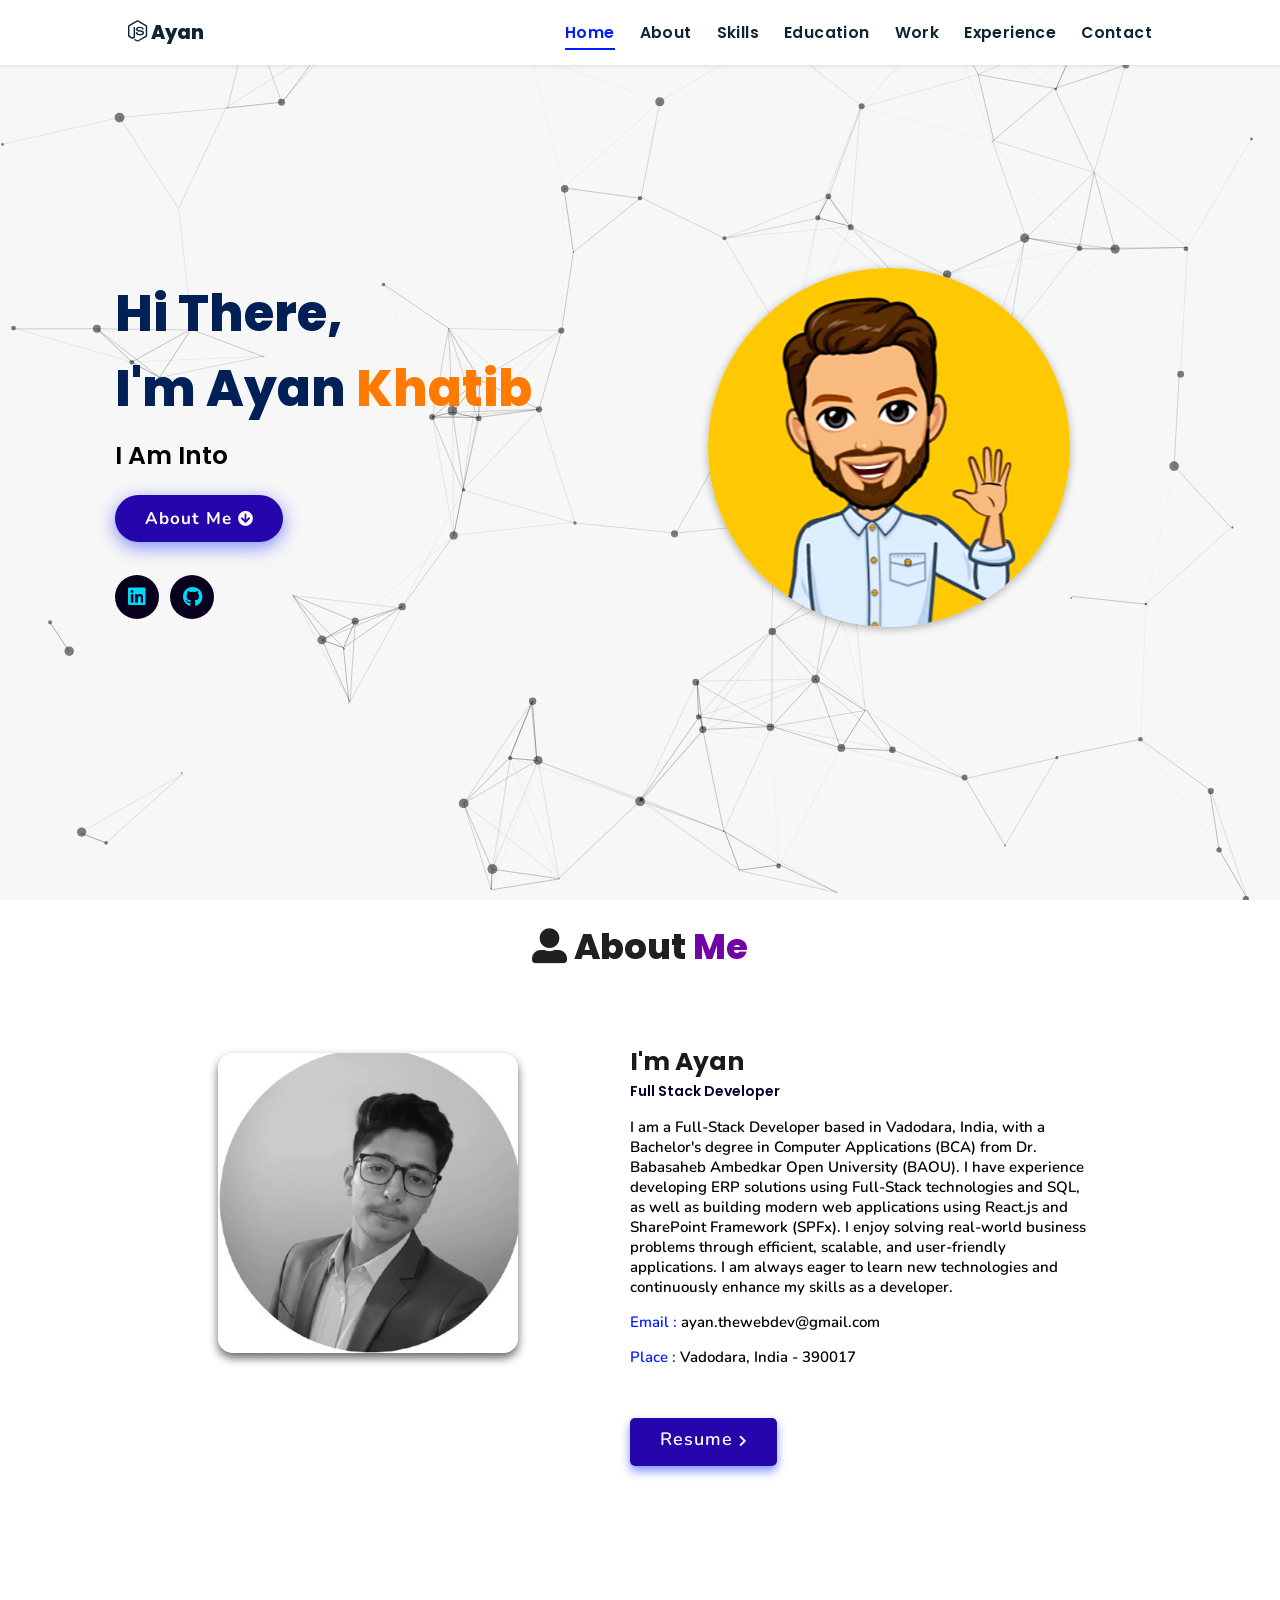
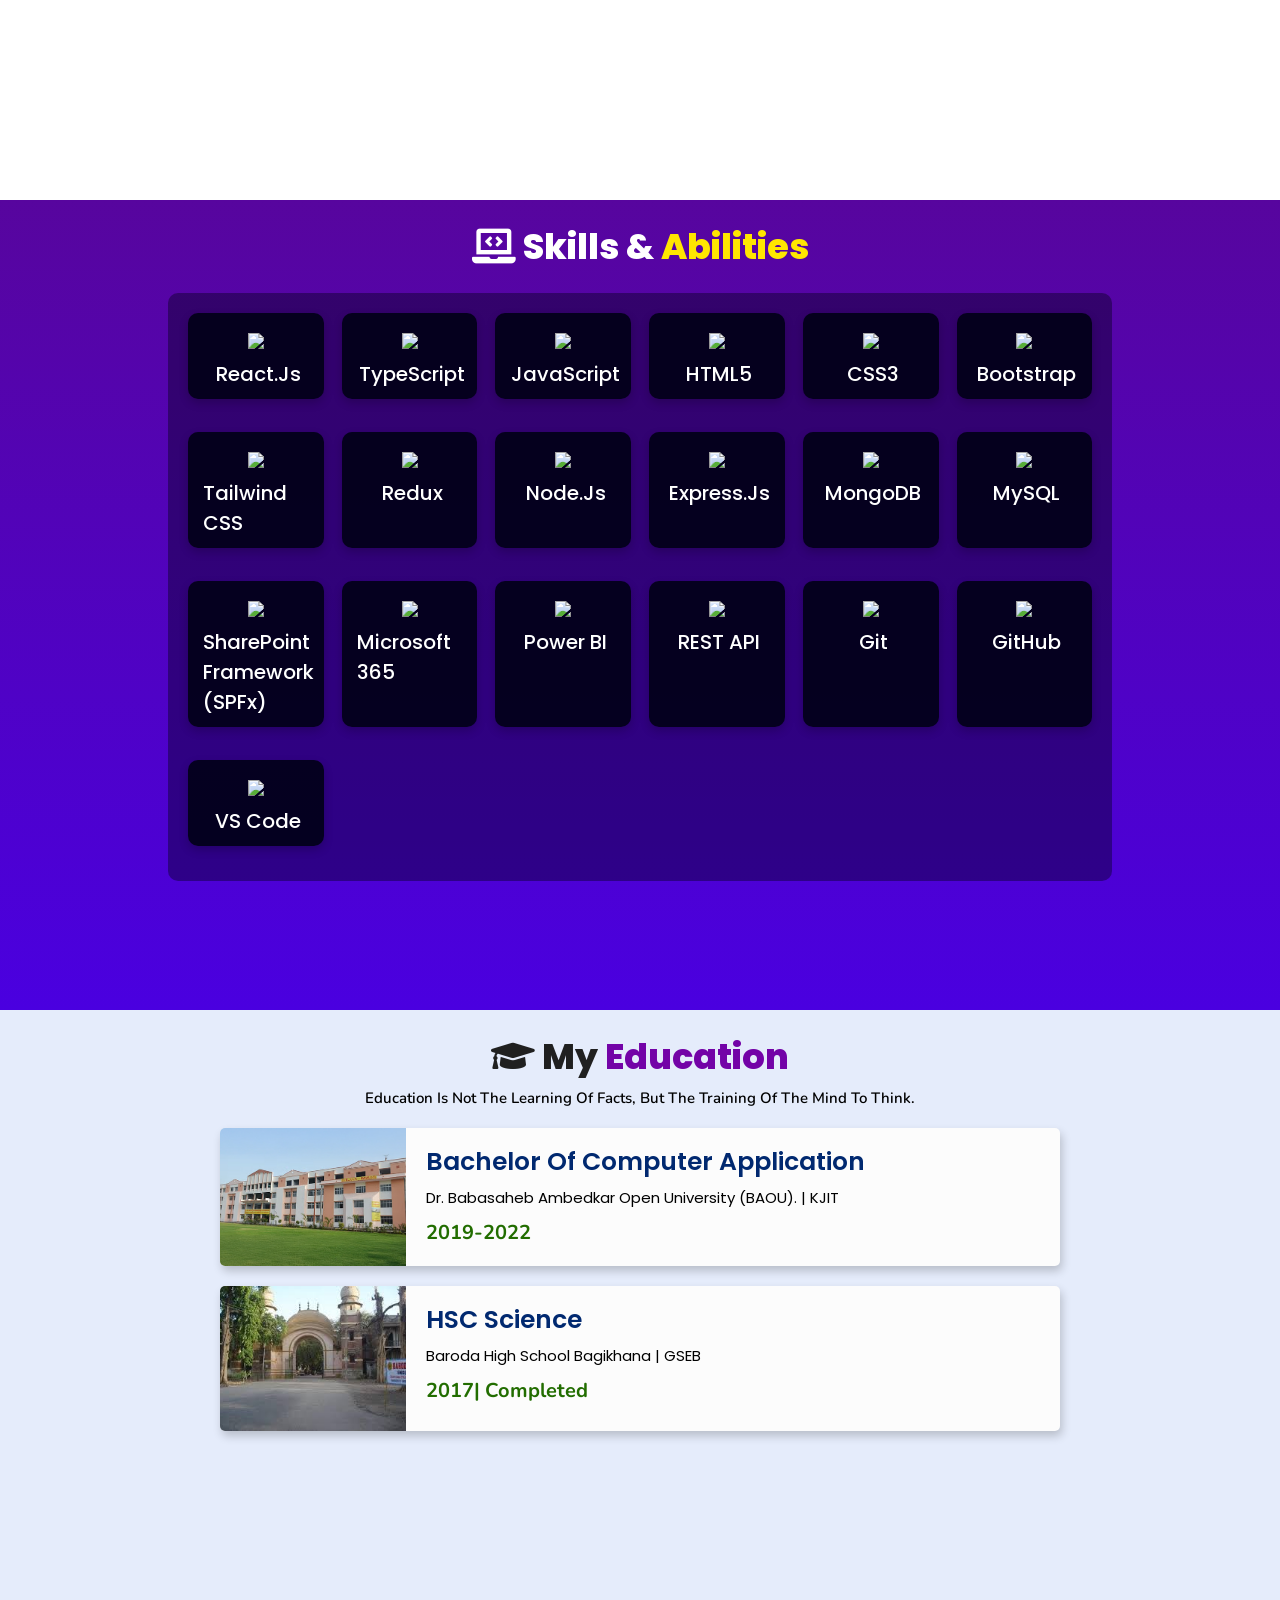
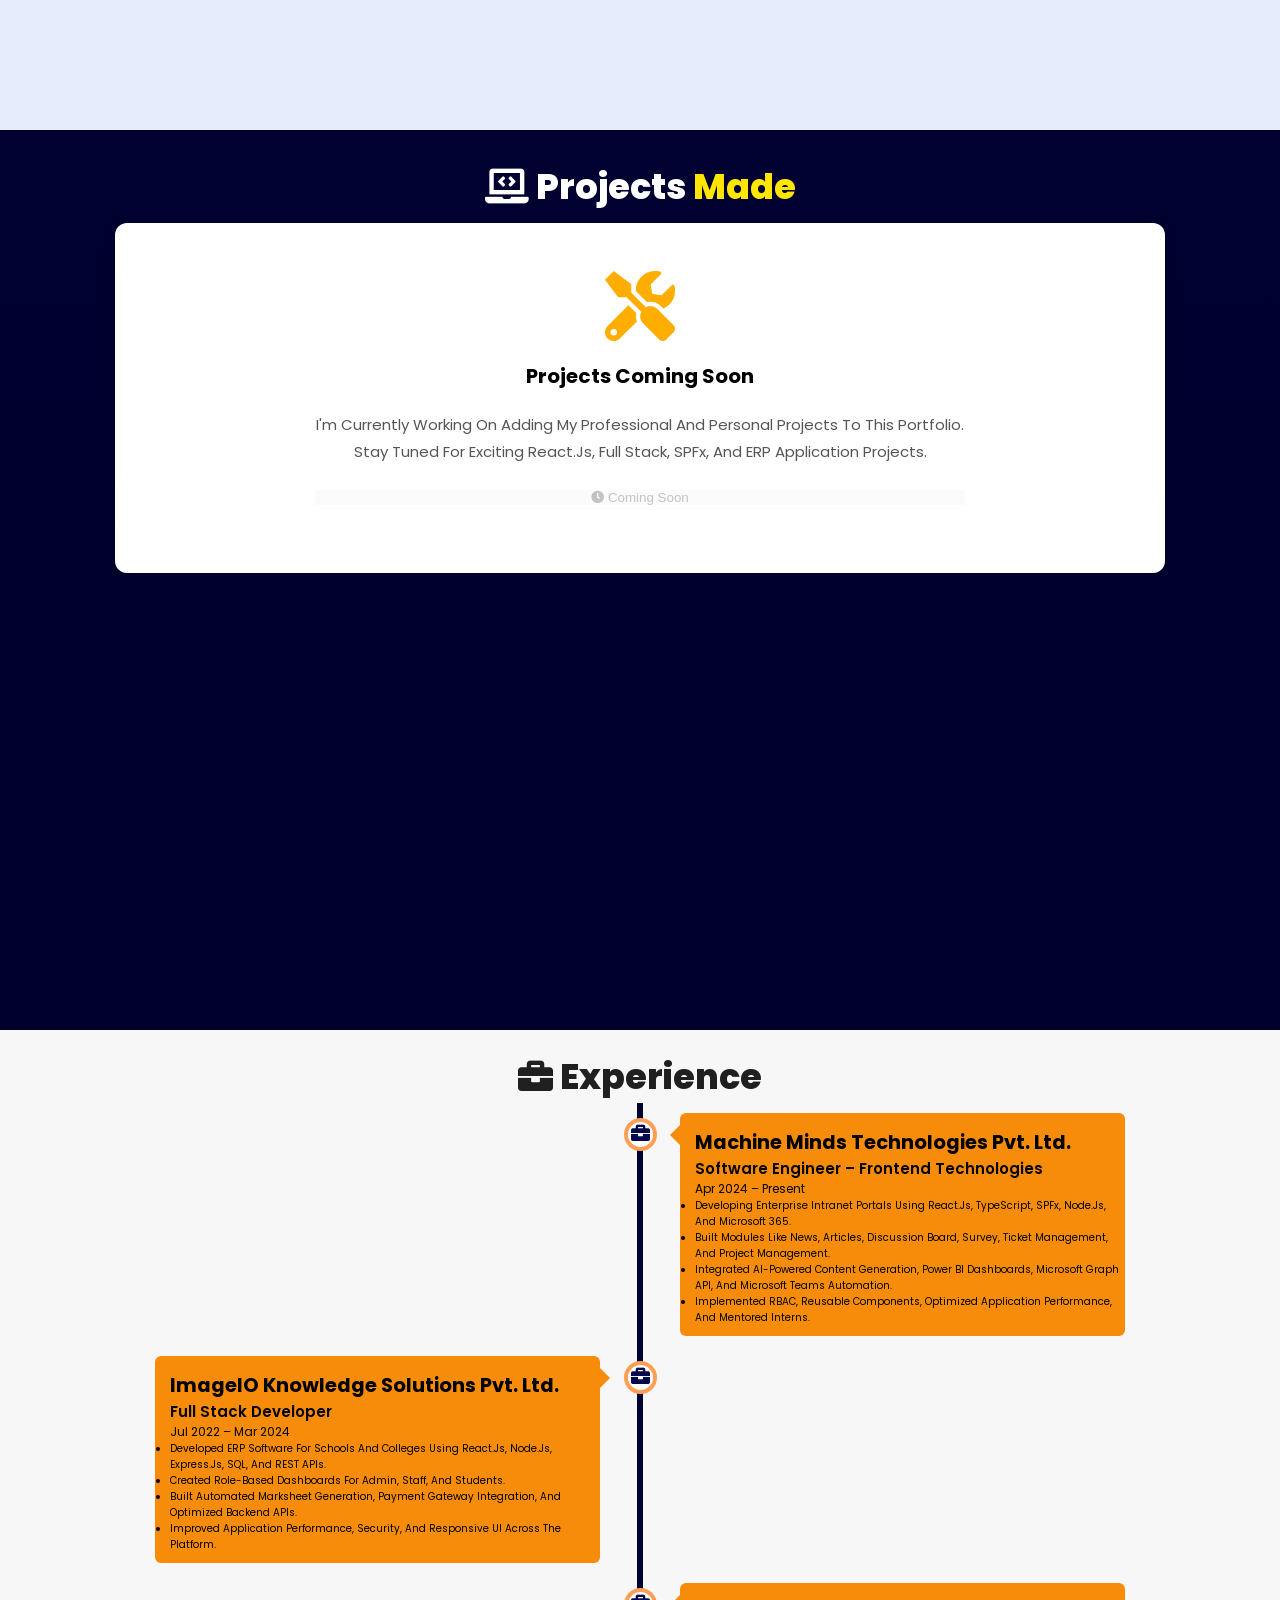
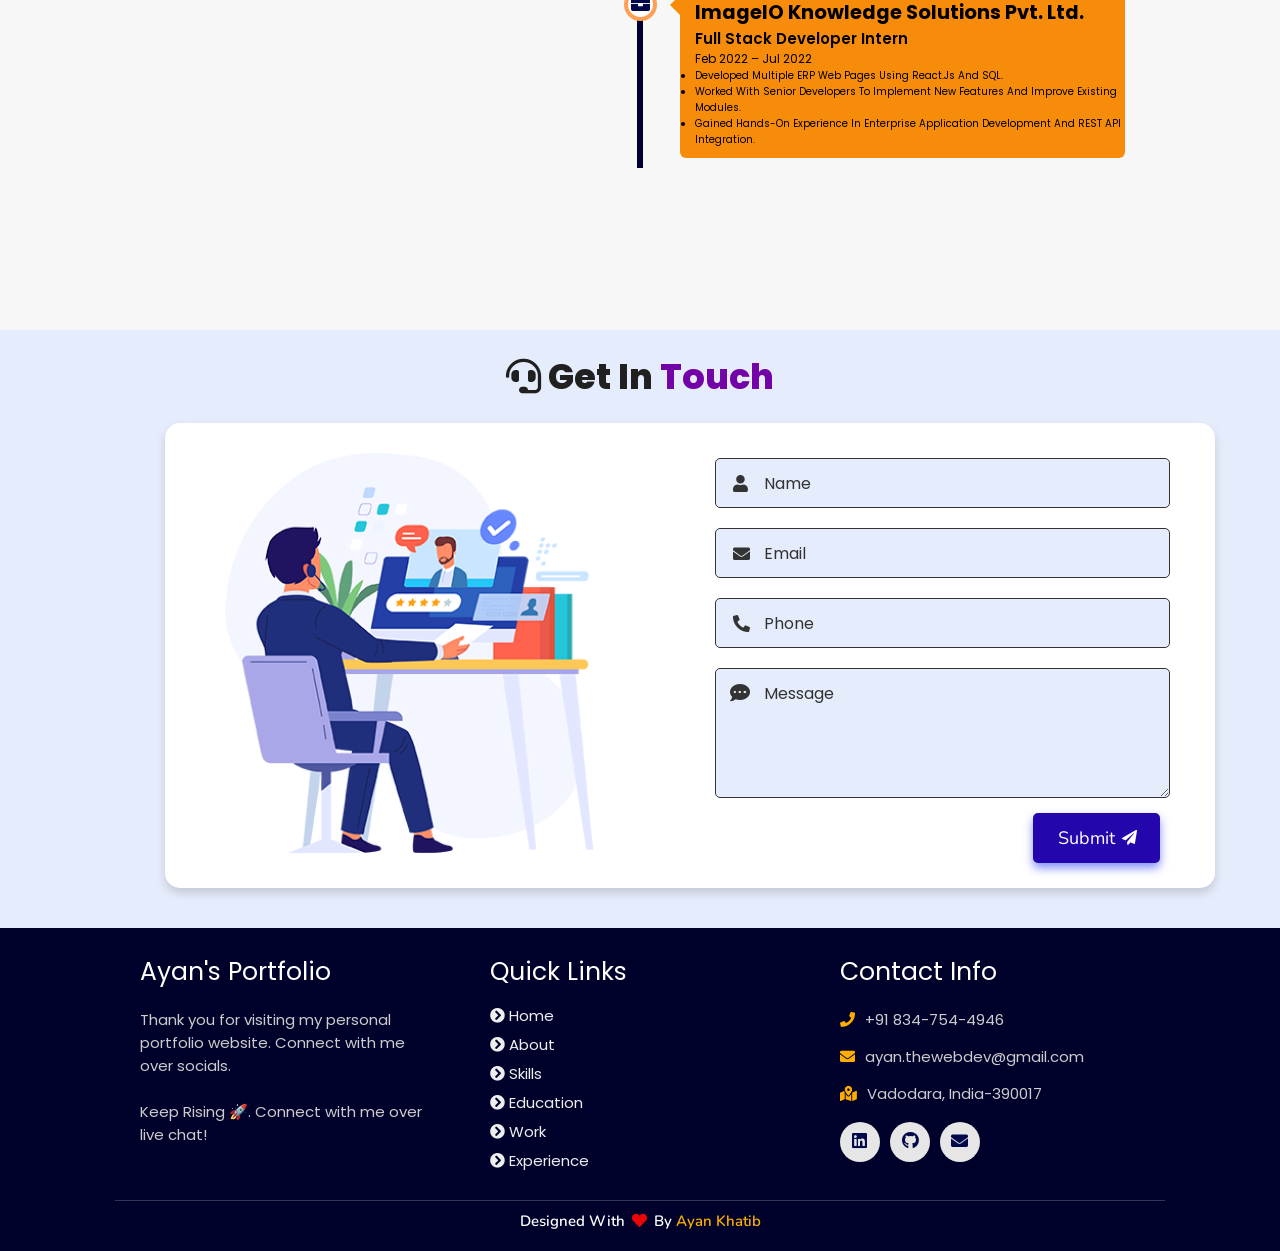
==== index.html @ 5f5daf8c "first commit" ====
<!DOCTYPE html>
<html lang="en">
<head>
    <meta charset="UTF-8">
    <meta http-equiv="X-UA-Compatible" content="IE=edge">
    <meta name="viewport" content="width=device-width, initial-scale=1.0">
    <meta name="keywords" content="Ayan Khatib, portfolio, Ayan, full stack dev, personal portfolio lifecodes, portfolio design, portfolio website, personal portfolio" />
    <meta name="description" content="Welcome to Ayan's Portfolio. Full-Stack Web Developer and Node js developer" />
    <!-- Custom CSS -->
    <link rel="stylesheet" href="./assets/css/style.css">
    <!-- Font Awesome -->
    <link rel="stylesheet" href="https://cdnjs.cloudflare.com/ajax/libs/font-awesome/5.15.3/css/all.min.css" integrity="sha512-iBBXm8fW90+nuLcSKlbmrPcLa0OT92xO1BIsZ+ywDWZCvqsWgccV3gFoRBv0z+8dLJgyAHIhR35VZc2oM/gI1w==" crossorigin="anonymous" referrerpolicy="no-referrer" />
    <!-- Favicon -->
    <link id='favicon' rel="shortcut icon" href="./assets/images/favicon.png" type="image/x-png">
    <title>Portfolio | Ayan Khatib</title>
</head>
<body oncontextmenu="return false">

<!-- pre loader -->
<!-- <div class="loader-container">
  <img draggable="false" src="./assets/images/preloader.gif" alt="">
</div> -->

<!-- navbar starts -->
<header>
        <a href="https://www.linkedin.com/in/ayankhatib/" class="logo"><i class="fab fa-node-js"></i> Ayan </a>

        <div id="menu" class="fas fa-bars"></div>
        <nav class="navbar">
            <ul>
            <li><a class="active" href="#home">Home</a></li>
            <li><a href="#about">About</a></li>
            <li><a href="#skills">Skills</a></li>
            <li><a href="#education">Education</a></li>
            <li><a href="#work">Work</a></li>
      <li><a href="./experience/index.html">Experience</a></li>
            <li><a href="#contact">Contact</a></li>
            </ul>
        </nav>
</header>
<!-- navbar ends -->


<!-- hero section starts -->
<section class="home" id="home">
    <div id="particles-js"></div>

    <div class="content">
    <h2>Hi There,<br/> I'm Ayan <span>Khatib</span></h2>
    <p>i am into <span class="typing-text"></span></p>
    <a href="#about" class="btn"><span>About Me</span>
      <i class="fas fa-arrow-circle-down"></i>
    </a>
    <div class="socials">
        <ul class="social-icons">
          <li><a class="linkedin" aria-label="LinkedIn" href="https://www.linkedin.com/in/ayankhatib" target="_blank"><i class="fab fa-linkedin"></i></a></li> 
          <li><a class="github" aria-label="GitHub" href="https://github.com/ayan-builds" target="_blank"><i class="fab fa-github"></i></a></li>
        </ul>
      </div>
    </div>
<div class="image">
    <img draggable="false" class="tilt" src="./assets/images/hero.png" alt="">
</div>
</section>
<!-- hero section ends -->


<!-- about section starts -->
<section class="about" id="about">
    <h2 class="heading"><i class="fas fa-user-alt"></i> About <span>Me</span></h2>
    
    <div class="row">

    <div class="image">
        <img draggable="false" class="tilt" src="./assets/images/ayan-profile.jpg" alt="">
    </div>
    <div class="content">
        <h3>I'm Ayan</h3>
        <span class="tag">Full Stack Developer</span>
<p>
  I am a Full-Stack Developer based in Vadodara, India, with a Bachelor's degree in Computer Applications (BCA) from Dr. Babasaheb Ambedkar Open University (BAOU).
  I have experience developing ERP solutions using Full-Stack technologies and SQL, as well as building modern web applications using React.js and SharePoint Framework (SPFx).
  I enjoy solving real-world business problems through efficient, scalable, and user-friendly applications. I am always eager to learn new technologies and continuously enhance my skills as a developer.
</p>
        
        <div class="box-container">
            <!-- <div class="box">
              <p><span> age: </span> 20</p>
              <p><span> phone : </span> +91 XXX-XXX-XXXX</p>
            </div> -->
            <div class="box">
              <p><span> email : </span>ayan.thewebdev@gmail.com</p>
              <p><span> place : </span> Vadodara, India - 390017</p>
            </div>
        </div>
        
        <div class="resumebtn">
            <a href="https://drive.google.com/file/d/1rZiXl562q7aVyk1kJ2nO85YBAq8ixTiw/view" target="_blank" class="btn"><span>Resume</span>
                <i class="fas fa-chevron-right"></i>
            </a>
        </div>

    </div>
    </div>
</section>
<!-- about section ends -->

<!-- skills section starts -->
<section class="skills" id="skills">

    <h2 class="heading"><i class="fas fa-laptop-code"></i> Skills & <span>Abilities</span></h2>

    <div class="container">
         <div class="row" id="skillsContainer">

  <div class="bar">
    <div class="info">
      <img src="https://img.icons8.com/color/48/react-native.png" />
      <span>React.js</span>
    </div>
  </div>

  <div class="bar">
    <div class="info">
      <img src="https://img.icons8.com/color/48/typescript.png" />
      <span>TypeScript</span>
    </div>
  </div>

  <div class="bar">
    <div class="info">
      <img src="https://img.icons8.com/color/48/javascript.png" />
      <span>JavaScript</span>
    </div>
  </div>

  <div class="bar">
    <div class="info">
      <img src="https://img.icons8.com/color/48/html-5.png" />
      <span>HTML5</span>
    </div>
  </div>

  <div class="bar">
    <div class="info">
      <img src="https://img.icons8.com/color/48/css3.png" />
      <span>CSS3</span>
    </div>
  </div>

  <div class="bar">
    <div class="info">
      <img src="https://img.icons8.com/color/48/bootstrap.png" />
      <span>Bootstrap</span>
    </div>
  </div>

  <div class="bar">
    <div class="info">
      <img src="https://img.icons8.com/color/48/tailwindcss.png" />
      <span>Tailwind CSS</span>
    </div>
  </div>

  <div class="bar">
    <div class="info">
      <img src="https://img.icons8.com/color/48/redux.png" />
      <span>Redux</span>
    </div>
  </div>

  <div class="bar">
    <div class="info">
      <img src="https://img.icons8.com/color/48/nodejs.png" />
      <span>Node.js</span>
    </div>
  </div>

  <div class="bar">
    <div class="info">
      <img src="https://img.icons8.com/color/48/express-js.png" />
      <span>Express.js</span>
    </div>
  </div>

  <div class="bar">
    <div class="info">
      <img src="https://img.icons8.com/color/48/mongodb.png" />
      <span>MongoDB</span>
    </div>
  </div>

  <div class="bar">
    <div class="info">
      <img src="https://img.icons8.com/color/48/mysql-logo.png" />
      <span>MySQL</span>
    </div>
  </div>

  <div class="bar">
    <div class="info">
      <img src="https://img.icons8.com/color/48/microsoft.png" />
      <span>SharePoint Framework (SPFx)</span>
    </div>
  </div>

  <div class="bar">
    <div class="info">
      <img src="https://img.icons8.com/color/48/microsoft.png" />
      <span>Microsoft 365</span>
    </div>
  </div>

  <div class="bar">
    <div class="info">
      <img src="https://img.icons8.com/color/48/power-bi.png" />
      <span>Power BI</span>
    </div>
  </div>

  <div class="bar">
    <div class="info">
      <img src="https://img.icons8.com/color/48/api-settings.png" />
      <span>REST API</span>
    </div>
  </div>

  <div class="bar">
    <div class="info">
      <img src="https://img.icons8.com/color/48/git.png" />
      <span>Git</span>
    </div>
  </div>

  <div class="bar">
    <div class="info">
      <img src="https://img.icons8.com/color/48/github.png" />
      <span>GitHub</span>
    </div>
  </div>

  <div class="bar">
    <div class="info">
      <img src="https://img.icons8.com/color/48/visual-studio-code-2019.png" />
      <span>VS Code</span>
    </div>
  </div>

</div>
</div>
</section>
<!-- skills section ends -->


<!-- education section starts -->
<section class="education" id="education">

  <h1 class="heading"><i class="fas fa-graduation-cap"></i> My <span>Education</span></h1>

    <p class="qoute">Education is not the learning of facts, but the training of the mind to think.</p>

    <div class="box-container">

    <div class="box">
        <div class="image">
        <img draggable="false" src="./assets/images/educat/college-2.jpg" alt="">
        </div>
        <div class="content">
        <h3>Bachelor of Computer Application</h3>
        <p> Dr. Babasaheb Ambedkar Open University (BAOU). | KJIT</p>
        <h4>2019-2022 </h4>
        </div>
    </div>

    <div class="box">
      <div class="image">
      <img draggable="false" src="./assets/images/educat/school-2.jpg" alt="">
      </div>
      <div class="content">
      <h3>HSC Science </h3>
      <p> Baroda High School Bagikhana | GSEB </p>
      <h4>2017| Completed</h4>
      </div>
    </div>

</div>
</section>
<!-- education section ends -->


<!-- work project section starts -->
<section class="work" id="work">

  <h2 class="heading"><i class="fas fa-laptop-code"></i> Projects <span>Made</span></h2>

  <!-- <div class="box-container"> -->

    <!-- <div class="box tilt">
      <img draggable="false" src="./assets/images/projects/portfolio1.PNG" alt="" />
      <div class="content">
        <div class="tag">
        <h3>Portfolio Website</h3>
        </div>
        <div class="desc">
          <p>Personal portfolio website. Don't need much info about it, just scroll down. You're here only!</p>
          <div class="btns">
            <a href="#" class="btn" target="_blank"><i class="fas fa-eye"></i> View</a>
            <a href="https://github.com/ayan/Portfolio-Website" class="btn" target="_blank">Code <i class="fas fa-code"></i></a>
          </div>
        </div>
      </div>
    </div> -->

<!-- </div> -->
 <!-- <div class="box-container">   once you add project then make it box-container remove 1  -->
 <div class="box-container1">  

  <div class="box coming-soon">
    <div class="content">
      <i class="fas fa-tools" style="font-size:70px;color:#ffae00;margin-bottom:20px;"></i>

      <div class="tag">
        <h3>Projects Coming Soon</h3>
      </div>

      <div class="desc">
        <p>
          I'm currently working on adding my professional and personal
          projects to this portfolio. Stay tuned for exciting React.js,
          Full Stack, SPFx, and ERP application projects.
        </p>

        <button class="btn" disabled>
          <i class="fas fa-clock"></i> Coming Soon
        </button>
      </div>
    </div>
  </div>

</div>

<!-- <div class="viewall">
  <a href="/projects" class="btn"><span>View All</span>
    <i class="fas fa-arrow-right"></i>
</a>
</div> -->

</section>
<!-- work project section ends -->

<!-- experience section starts -->
<section class="experience" id="experience">

  <h2 class="heading">
    <i class="fas fa-briefcase"></i> Experience
  </h2>

  <div class="timeline">

    <!-- Machine Minds -->
    <div class="container right">
      <div class="content">
        <div class="tag">
          <h2>Machine Minds Technologies Pvt. Ltd.</h2>
        </div>
        <div class="desc">
          <h3>Software Engineer – Frontend Technologies</h3>
          <p>Apr 2024 – Present</p>
          <ul>
            <li>Developing enterprise intranet portals using React.js, TypeScript, SPFx, Node.js, and Microsoft 365.</li>
            <li>Built modules like News, Articles, Discussion Board, Survey, Ticket Management, and Project Management.</li>
            <li>Integrated AI-powered content generation, Power BI dashboards, Microsoft Graph API, and Microsoft Teams automation.</li>
            <li>Implemented RBAC, reusable components, optimized application performance, and mentored interns.</li>
          </ul>
        </div>
      </div>
    </div>

    <!-- ImageIO Full Time -->
    <div class="container left">
      <div class="content">
        <div class="tag">
          <h2>ImageIO Knowledge Solutions Pvt. Ltd.</h2>
        </div>
        <div class="desc">
          <h3>Full Stack Developer</h3>
          <p>Jul 2022 – Mar 2024</p>
          <ul>
            <li>Developed ERP software for schools and colleges using React.js, Node.js, Express.js, SQL, and REST APIs.</li>
            <li>Created role-based dashboards for Admin, Staff, and Students.</li>
            <li>Built automated marksheet generation, payment gateway integration, and optimized backend APIs.</li>
            <li>Improved application performance, security, and responsive UI across the platform.</li>
          </ul>
        </div>
      </div>
    </div>

    <!-- Internship -->
    <div class="container right">
      <div class="content">
        <div class="tag">
          <h2>ImageIO Knowledge Solutions Pvt. Ltd.</h2>
        </div>
        <div class="desc">
          <h3>Full Stack Developer Intern</h3>
          <p>Feb 2022 – Jul 2022</p>
          <ul>
            <li>Developed multiple ERP web pages using React.js and SQL.</li>
            <li>Worked with senior developers to implement new features and improve existing modules.</li>
            <li>Gained hands-on experience in enterprise application development and REST API integration.</li>
          </ul>
        </div>
      </div>
    </div>

  </div>

</section>
<!-- experience section ends -->

<!-- contact section starts -->
<section class="contact" id="contact">
  
  <h2 class="heading"><i class="fas fa-headset"></i> Get in <span>Touch</span></h2>

  <div class="container">
    <div class="content">
      <div class="image-box">
        <img draggable="false" src="./assets/images/contact1.png" alt="">
      </div>
    <form id="contact-form">
      
      <div class="form-group">
        <div class="field">
          <input type="text" name="name" placeholder="Name" required>
          <i class='fas fa-user'></i>
        </div>
        <div class="field">
          <input type="text" name="email" placeholder="Email" required>
          <i class='fas fa-envelope'></i>
        </div>
        <div class="field">
          <input type="text" name="phone" placeholder="Phone">
          <i class='fas fa-phone-alt'></i>
        </div>
        <div class="message">
        <textarea placeholder="Message" name="message" required></textarea>
        <i class="fas fa-comment-dots"></i>
        </div>
        </div>
      <div class="button-area">
        <button type="submit">
          Submit <i class="fa fa-paper-plane"></i></button>
      </div>
    </form>
  </div>
  </div>
</section>
<!-- contact section ends -->


<!-- footer section starts -->
<section class="footer">

  <div class="box-container">

      <div class="box">
          <h3>Ayan's Portfolio</h3>
          <p>Thank you for visiting my personal portfolio website. Connect with me over socials. <br/> <br/> Keep Rising 🚀. Connect with me over live chat!</p>
      </div>

      <div class="box">
          <h3>quick links</h3>
          <a href="#home"><i class="fas fa-chevron-circle-right"></i> home</a>
          <a href="#about"><i class="fas fa-chevron-circle-right"></i> about</a>
          <a href="#skills"><i class="fas fa-chevron-circle-right"></i> skills</a>
          <a href="#education"><i class="fas fa-chevron-circle-right"></i> education</a>
          <a href="#work"><i class="fas fa-chevron-circle-right"></i> work</a>
          <a href="#experience"><i class="fas fa-chevron-circle-right"></i> experience</a>
      </div>

      <div class="box">
          <h3>contact info</h3>
          <p> <i class="fas fa-phone"></i>+91 834-754-4946</p>
          <p> <i class="fas fa-envelope"></i>ayan.thewebdev@gmail.com</p>
          <p> <i class="fas fa-map-marked-alt"></i>Vadodara, India-390017</p>
          <div class="share">

              <a href="https://www.linkedin.com/in/ayankhatib/" class="fab fa-linkedin" aria-label="LinkedIn" target="_blank"></a>
              <a href="https://github.com/ayan-builds" class="fab fa-github" aria-label="GitHub" target="_blank"></a>
              <a href="mailto:ayan.thewebdev@gmail.com" class="fas fa-envelope" aria-label="Mail" target="_blank"></a>
          </div>
      </div>
  </div>

  <h1 class="credit">Designed with <i class="fa fa-heart pulse"></i> by <a href="https://www.linkedin.com/in/ayankhatib/"> Ayan Khatib</a></h1>

</section>
<!-- footer section ends -->


<!-- scroll top btn -->
<a href="#home" aria-label="ScrollTop" class="fas fa-angle-up" id="scroll-top"></a>
<!-- scroll back to top -->


<!-- ==== ALL MAJOR JAVASCRIPT CDNS STARTS ==== -->
<!-- jquery cdn -->
<script src="https://cdnjs.cloudflare.com/ajax/libs/jquery/3.6.0/jquery.min.js" integrity="sha512-894YE6QWD5I59HgZOGReFYm4dnWc1Qt5NtvYSaNcOP+u1T9qYdvdihz0PPSiiqn/+/3e7Jo4EaG7TubfWGUrMQ==" crossorigin="anonymous" referrerpolicy="no-referrer"></script>

<!-- typed.js cdn -->
<script src="https://cdnjs.cloudflare.com/ajax/libs/typed.js/2.0.5/typed.min.js" integrity="sha512-1KbKusm/hAtkX5FScVR5G36wodIMnVd/aP04af06iyQTkD17szAMGNmxfNH+tEuFp3Og/P5G32L1qEC47CZbUQ==" crossorigin="anonymous" referrerpolicy="no-referrer"></script>

<!-- particle.js links -->
<script src="./assets/js/particles.min.js"></script>
<script src="./assets/js/app.js"></script>

<!-- vanilla tilt.js links -->
<script src="https://cdnjs.cloudflare.com/ajax/libs/vanilla-tilt/1.7.0/vanilla-tilt.min.js" integrity="sha512-SttpKhJqONuBVxbRcuH0wezjuX+BoFoli0yPsnrAADcHsQMW8rkR84ItFHGIkPvhnlRnE2FaifDOUw+EltbuHg==" crossorigin="anonymous" referrerpolicy="no-referrer"></script>

<!-- scroll reveal anim -->
<script src="https://unpkg.com/scrollreveal"></script>

<script
      type="text/javascript"
      src="https://cdn.jsdelivr.net/npm/emailjs-com@3/dist/email.min.js"
    ></script>

<!-- ==== ALL MAJOR JAVASCRIPT CDNS ENDS ==== -->

<script src="./assets/js/script.js"></script>

</body>
</html>
---- assets/css/style.css ----
@import url("https://fonts.googleapis.com/css2?family=Poppins:wght@400;600;700&display=swap");
@import url("https://fonts.googleapis.com/css2?family=Nunito:ital,wght@0,300;0,400;0,600;0,700;1,300;1,400&display=swap");

* {
  margin: 0;
  padding: 0;
  box-sizing: border-box;
  text-decoration: none;
  outline: none;
  border: none;
  text-transform: capitalize;
  transition: all 0.2s linear;
}
html {
  font-size: 62.5%;
  overflow-x: hidden;
  scroll-behavior: smooth;
}
body {
  background: #f7f7f7;
  font-family: "Poppins", sans-serif;
}

*::selection {
  background: #2b3dda;
  color: #fff;
}

html {
  font-size: 62.5%;
  overflow-x: hidden;
}
html::-webkit-scrollbar {
  width: 0.8rem;
}
html::-webkit-scrollbar-track {
  background: rgb(235, 202, 245);
}
html::-webkit-scrollbar-thumb {
  background: #420177;
}

/* pre loader start */
.loader-container {
  position: fixed;
  top: 0;
  left: 0;
  z-index: 10000;
  background: #e6eff1;
  display: flex;
  align-items: center;
  justify-content: center;
  height: 100%;
  width: 100%;
}
.loader-container.fade-out {
  top: -120%;
}
/* pre loader end */

/* navbar starts */
header {
  position: fixed;
  top: 0;
  left: 0;
  right: 0;
  z-index: 1000;
  display: flex;
  align-items: center;
  justify-content: space-between;
  padding: 1.7rem 10%;
  height: 6.5rem;
  background-color: #fff;
  box-shadow: 0 1px 4px rgba(146, 161, 176, 0.3);
}
section {
  min-height: 100vh;
  padding: 2rem 9%;
}
.heading {
  font-size: 3.5rem;
  color: rgb(32, 32, 32);
  font-weight: 800;
  text-align: center;
}
.heading span {
  color: rgb(115, 3, 167);
}
header .logo {
  font-size: 1.9rem;
  font-weight: 800;
  text-decoration: none;
  color: #0e2431;
}
header .logo i {
  font-size: 2.2rem;
}
header .logo:hover {
  color: #fc8c05;
}
header .navbar ul {
  list-style: none;
  display: flex;
  justify-content: center;
  align-items: center;
}
header .navbar li {
  margin-left: 2.5rem;
}
header .navbar ul li a {
  font-size: 1.57rem;
  color: #0e2431;
  font-weight: 600;
  text-decoration: none;
  letter-spacing: 0.04rem;
  transition: 0.2s;
}
header .navbar ul li a.active,
header .navbar ul li a:hover {
  color: #011aff;
  border-bottom: 0.2rem solid #011aff;
  padding: 0.5rem 0;
}
/* navbar ends */

/* hamburger icon starts*/
#menu {
  font-size: 3rem;
  cursor: pointer;
  color: rgb(24, 2, 63);
  display: none;
}
@media (max-width: 768px) {
  #menu {
    display: block;
  }
  header .navbar {
    position: fixed;
    top: 6.5rem;
    right: -120%;
    width: 75%;
    height: 100%;
    text-align: left;
    align-items: flex-start;
    background-color: #0e0f31;
  }
  header .navbar ul {
    flex-flow: column;
    padding: 1rem;
  }
  header .navbar ul li {
    text-align: center;
    width: 100%;
    margin: 1rem 0;
    border-radius: 0.5rem;
    width: 26rem;
  }
  header .navbar ul li a {
    display: block;
    padding: 1rem;
    text-align: left;
    color: #fff;
    font-size: 2rem;
  }
  header .navbar ul li a.active,
  header .navbar ul li a:hover {
    padding: 1rem;
    color: #fff;
    border-radius: 0.5rem;
    border-bottom: 0.5rem solid #011aff;
  }
  .fa-times {
    transform: rotate(180deg);
  }
  header .navbar.nav-toggle {
    right: 0;
  }
}
/* hamburger icon ends */

/* hero section starts*/
.home {
  position: relative;
  display: flex;
  flex-wrap: wrap;
  gap: 1.5rem;
  min-height: 100vh;
  align-items: center;
}
.home #particles-js {
  position: absolute;
  top: 0;
  left: 0;
  height: 100%;
  width: 100%;
}
.home::before {
  content: "";
  position: absolute;
  top: 0;
  left: 0;
  height: 100%;
  width: 100%;
}
.home .content {
  flex: 1 1 40rem;
  padding-top: 1rem;
  z-index: 1;
}
.home .image {
  flex: 1 1 40rem;
  z-index: 1;
}
.home .image img {
  width: 70%;
  margin-left: 6rem;
  border-radius: 50%;
  box-shadow: 0 2px 8px rgba(0, 0, 0, 0.3);
  cursor: pointer;
}
.home .image img:hover {
  box-shadow: 0 5px 15px rgba(0, 0, 0, 0.5);
}
.home .content h2 {
  font-size: 5rem;
  font-weight: 800;
  color: #002057;
}
.home .content h2 span {
  font-size: 5rem;
  font-weight: 800;
  color: #ff7b00;
}
.home .content p {
  font-size: 2.5rem;
  color: #000;
  font-weight: 600;
  padding: 1rem 0;
}
.home .content p span {
  font-size: 2.5rem;
  color: rgb(148, 8, 8);
  font-weight: 600;
  padding: 1rem 0;
}
.home .btn {
  margin-top: 1rem;
  position: absolute;
  line-height: 0;
  padding: 1.6rem 3rem;
  border-radius: 4em;
  transition: 0.5s;
  color: #fff;
  background: #2506ad;
  box-shadow: 0px 5px 18px rgba(48, 68, 247, 0.6);
  font-family: "Nunito", sans-serif;
}
.home .btn span {
  font-weight: 700;
  font-size: 1.7rem;
  letter-spacing: 0.1rem;
}
.home .btn i {
  margin-left: 0.3rem;
  font-size: 1.5rem;
  transition: 0.3s;
}
.home .btn:hover {
  background: #1a047e;
}
.home .btn:hover i {
  transform: translateX(5px);
}
/* social icons start */
.socials {
  position: relative;
  margin-top: 9rem;
}
.socials .social-icons {
  padding-left: 0;
  margin-bottom: 0;
  list-style: none;
}
.socials .social-icons li {
  display: inline-block;
  margin-bottom: 14px;
}
.social-icons a {
  font-size: 2rem;
  display: inline-block;
  line-height: 44px;
  color: #00d9ff;
  background-color: #09011b;
  width: 44px;
  height: 44px;
  text-align: center;
  margin-right: 8px;
  border-radius: 100%;
  -webkit-transition: all 0.2s linear;
  -o-transition: all 0.2s linear;
  transition: all 0.2s linear;
}
.social-icons a:active,
.social-icons a:focus,
.social-icons a:hover {
  color: #fff;
  background-color: #0685da;
}
.social-icons a.github:hover {
  background-color: #0e0e0e;
}
.social-icons a.twitter:hover {
  background-color: #00aced;
}
.social-icons a.linkedin:hover {
  background-color: #007bb6;
}
.social-icons a.dev:hover {
  background-color: #070707;
}
.social-icons a.instagram:hover {
  background-color: #ee00da;
}
/* social icons end */

/* hero media queries starts*/
@media (max-width: 450px) {
  .home .btn {
    margin: 4rem 0;
  }
  .socials {
    margin-top: 12rem;
  }
  .home .image img {
    margin-top: -12rem;
  }
  .home .content p {
    font-size: 2.2rem;
  }
  .home .content p span {
    font-size: 2.2rem;
  }
}
/* hero media queries ends*/
/* hero section end */

/* about section starts */
.about {
  background: rgb(255, 255, 255);
}
.about .row {
  display: flex;
  flex-direction: row;
  gap: 2rem;
  flex-wrap: wrap;
  padding: 4rem;
}
.about .row .image {
  text-align: center;
  flex: 1 1 35rem;
}
.about .row .image img {
  margin: 4rem;
  width: 30rem;
  height: auto;
  border-radius: 5%;
  box-shadow: 0 5px 10px rgba(0, 0, 0, 0.6);
  mix-blend-mode: luminosity;
  transition: 0.3s;
  cursor: pointer;
}
.about .row .image img:hover {
  mix-blend-mode: normal;
}
.about .row .content {
  flex: 1 1 45rem;
  padding: 3rem;
}
.about .row .content h3 {
  color: rgb(27, 27, 27);
  font-size: 2.5rem;
}
.about .row .content .tag {
  font-size: 1.4rem;
  color: #020133;
  font-weight: 600;
  margin-top: 1rem;
}
.about .row .content p {
  font-size: 1.5rem;
  margin-top: 1.5rem;
  font-family: "Nunito";
  font-weight: 600;
  text-transform: none;
}
.about .row .content .box-container {
  display: flex;
  flex-wrap: wrap;
  gap: 1.5rem;
  font-family: "Nunito";
  font-weight: 600;
}
.about .row .content .box-container .box p {
  text-transform: none;
}
.about .row .content .box-container .box p span {
  color: #011aff;
}
.resumebtn {
  margin-top: 6rem;
}
.resumebtn .btn {
  padding: 1.7rem 3rem;
  border-radius: 0.5em;
  transition: 0.3s;
  color: #fff;
  background: #2506ad;
  box-shadow: 0px 5px 10px rgba(48, 68, 247, 0.6);
  font-family: "Nunito", sans-serif;
}
.resumebtn .btn span {
  font-weight: 600;
  font-size: 1.8rem;
  letter-spacing: 0.1rem;
}
.resumebtn .btn i {
  margin-left: 0.3rem;
  font-size: 1.2rem;
  transition: 0.3s;
}
.resumebtn .btn:hover {
  background: #1a047e;
}
.resumebtn .btn:hover i {
  transform: translateX(5px);
}
/* about media queries starts*/
@media screen and (max-width: 600px) {
  .about .row .image {
    margin-top: 2rem;
  }
  .about .row .image img {
    margin: 0 auto;
    width: 80%;
    mix-blend-mode: normal;
  }
  .about .row {
    padding: 0.5rem;
    margin-bottom: 7rem;
  }
  .about .row .content {
    padding: 1rem;
  }
  .about .row .content .box-container {
    gap: 0;
  }
}
/* about media queries ends*/
/* about section ends */

/* skills section starts */
.skills {
  min-height: 90vh;
  background: linear-gradient(to bottom, #57059e, #4a00e0);
}
.skills h2 {
  color: #fff;
}
.skills .heading span {
  color: rgb(255, 230, 0);
}
.skills .container {
  background: rgba(0, 0, 22, 0.4);
  color: #fff;
  border-radius: 1rem;
  padding: 2rem;
  width: 90%;
  margin: auto;
  margin-top: 2rem;
}
.skills .container .row {
  display: grid;
  grid-template-columns: repeat(6, 1fr);
  flex-wrap: wrap;
  gap: 1.8rem;
}
.skills .container .bar {
  margin-bottom: 15px;
  padding: 10px;
  border-radius: 1rem;
  box-shadow: 0 4px 10px rgba(0, 0, 0, 0.2);
  background: rgba(0, 0, 22, 0.9);
  transition: 0.2s;
}
.skills .container .bar:hover {
  box-shadow: 0 8px 10px rgba(0, 2, 68, 0.8) !important;
  background-color: rgba(0, 0, 0, 0.9) !important;
}
.skills .container .bar .info {
  display: flex;
  flex-direction: column;
  align-items: center;
  gap: 1rem;
  margin-top: 1rem;
}
.skills .container .bar .info i {
  font-size: 4rem;
}
.skills .container .bar .info span {
  font-size: 2rem;
  font-weight: 500;
  font-family: "Poppins";
  margin-left: 0.5rem;
}
/* skills media queries starts*/
@media screen and (max-width: 600px) {
  .skills .container {
    padding: 0;
    margin: 0;
  }
  .skills .container .row {
    grid-template-columns: repeat(2, 1fr);
    margin: 1rem;
    padding: 2rem 0.2rem 2rem 0.2rem;
    gap: 1rem;
  }
  .skills .container {
    margin-top: 5px;
    width: 100%;
  }
}
/* skills media queries ends*/
/* skills section ends */

/* education section starts */
.education {
  background: #e5ecfb;
  min-height: 80vh;
}
.education .qoute {
  font-size: 1.5rem;
  text-align: center;
  font-family: "Nunito", sans-serif;
  font-weight: 600;
  margin-top: 0.5rem;
}
.education .box-container {
  display: flex;
  flex-wrap: wrap;
  justify-content: center;
  align-items: center;
  flex-direction: column;
}
.education .box-container .box {
  display: flex;
  flex-direction: row;
  width: 80%;
  border-radius: 0.5rem;
  box-shadow: 0.2rem 0.5rem 1rem rgba(0, 0, 0, 0.2);
  text-align: center;
  position: relative;
  margin-top: 2rem;
  overflow: hidden;
  transition: 0.3s;
  background: rgb(252, 252, 252);
}
.education .box-container .box:hover {
  transform: scale(1.03);
  box-shadow: 1rem 0.5rem 1.2rem rgba(0, 0, 0, 0.3);
}
.education .box-container .box .image {
  flex: 1 1 20rem;
  width: 100%;
}
.education .box-container .box img {
  object-fit: cover;
  position: relative;
  width: 100%;
  height: 100%;
}
.education .box-container .box .content {
  position: relative;
  display: flex;
  flex-direction: column;
  padding: 1rem;
  flex-wrap: wrap;
  flex: 1 1 70rem;
}
.education .box-container .box .content h3 {
  font-size: 2.5rem;
  color: #012970;
  padding: 0.5rem 0;
  font-weight: 600;
  text-align: left;
  margin-left: 1rem;
}
.education .box-container .box .content p {
  font-size: 1.5rem;
  margin-left: 1rem;
  text-align: left;
}
.education h4 {
  font-size: 2rem;
  color: rgb(34, 109, 0);
  text-align: left;
  margin: 1rem;
  font-family: "Nunito", sans-serif;
  font-weight: 700;
}

/* education media queries starts*/
@media screen and (max-width: 600px) {
  .education .box-container .box {
    flex-direction: column;
    width: 100%;
  }
  .education .box-container .box .image {
    width: 100%;
    height: 25rem;
  }
  .education .box-container .box img {
    width: 100%;
  }
  .education .box-container .box .content {
    position: relative;
    display: flex;
    flex-direction: column;
    padding: 1rem;
    flex-wrap: wrap;
    flex: 0;
  }
  .education .btns {
    margin-top: 2rem;
    margin-left: 1rem;
    margin-right: 1rem;
    flex-wrap: wrap;
  }
}
/* education media queries ends*/
/* education section ends */

/* work section starts */
.work {
  /* background: #010124; */
  background: linear-gradient(to bottom, #000031, #00002c);
}
.work h2 {
  color: #fff;
  padding: 1rem;
}
.work .heading span {
  color: rgb(255, 230, 0);
}
.work .box-container {
  display: flex;
  flex-wrap: wrap;
  gap: 1.5rem;
  margin: 2rem;
}
.work .box-container .box {
  flex: 1 1 30rem;
  border-radius: 0.5rem;
  box-shadow: 0 0.5rem 1rem rgba(0, 0, 0, 0.1);
  position: relative;
  overflow: hidden;
  height: 30rem;
}
.work .box-container .box img {
  height: 100%;
  width: 100%;
  object-fit: cover;
}
.work .box-container .box .content {
  height: 100%;
  width: 100%;
  position: absolute;
  top: 85%;
  left: 0;
  background: rgba(255, 255, 255, 0.9);
  display: flex;
  flex-direction: column;
}
.work .box-container .box .content .tag {
  display: flex;
  flex-direction: row;
  justify-content: space-between;
  align-items: center;
  height: 4.5rem;
  width: 100%;
  padding-left: 1rem;
  background: #ffd900;
}
.work .box-container .box .content .tag h3 {
  font-size: 2rem;
}
.work .box-container .box:hover .content {
  top: 25%;
}
.work .desc {
  margin: 2rem;
  display: flex;
  flex-direction: column;
  justify-content: center;
}
.work .desc p {
  font-size: 1.5rem;
}
.work .desc .btns {
  display: flex;
  justify-content: space-between;
  width: 100%;
  margin-top: 2rem;
}
.work .desc .btns .btn {
  line-height: 0;
  display: inline;
  padding: 1.5rem 2.5rem;
  border-radius: 0.5rem;
  font-size: 1.5rem;
  color: #fff;
  background: rgb(12, 12, 12);
  margin-right: 2rem;
}
.work .desc .btns .btn:hover {
  background: #310ae0f5;
}
.work .viewall {
  display: flex;
  justify-content: center;
}
.work .viewall .btn {
  position: relative;
  line-height: 0;
  padding: 1.6rem 3rem;
  border-radius: 0.5em;
  transition: 0.5s;
  color: rgb(255, 255, 255);
  font-weight: 700;
  border: 2px solid #fff;
  box-shadow: 0px 5px 10px rgba(65, 84, 241, 0.4);
  text-align: center;
}
.work .viewall .btn span {
  font-weight: 600;
  font-size: 1.7rem;
  font-family: "Nunito", sans-serif;
}
.work .viewall .btn i {
  margin-left: 0.3rem;
  font-size: 1.5rem;
  transition: 0.3s;
}
.work .viewall .btn:hover {
  background: #fff;
  color: #000;
}
.work .viewall .btn:hover i {
  transform: translateX(5px);
}
/* work section ends */

/* experience section starts */
.experience .timeline {
  position: relative;
  max-width: 1200px;
  margin: 0 auto;
}
.experience .timeline::after {
  content: "";
  position: absolute;
  width: 6px;
  background: #020133;
  top: 0;
  bottom: 0;
  left: 50%;
  margin-left: -3px;
  z-index: -2;
}
.experience .container {
  padding: 10px 40px;
  position: relative;
  background-color: inherit;
  width: 50%;
}
/*circles on timeline*/
.experience .container::after {
  content: "\f0b1";
  position: absolute;
  width: 25px;
  height: 25px;
  right: -17px;
  background-color: rgb(255, 255, 255);
  border: 4px solid #ff9f55;
  top: 15px;
  border-radius: 50%;
  z-index: 100;
  font-size: 1.89rem;
  text-align: center;
  font-weight: 600;
  color: #02094b;
  font-family: "Font Awesome\ 5 Free";
}
.experience .left {
  left: 0;
}
.experience .right {
  left: 50%;
}
/* arrows pointing right */
.experience .left::before {
  content: " ";
  height: 0;
  position: absolute;
  top: 22px;
  width: 0;
  z-index: 1;
  right: 30px;
  border: medium solid #f68c09;
  border-width: 10px 0 10px 10px;
  border-color: transparent transparent transparent #f68c09;
}
/* arrows pointing left  */
.experience .right::before {
  content: " ";
  height: 0;
  position: absolute;
  top: 22px;
  width: 0;
  z-index: 1;
  left: 30px;
  border: medium solid #f68c09;
  border-width: 10px 10px 10px 0;
  border-color: transparent #f68c09 transparent transparent;
}
.experience .right::after {
  left: -16px;
}
.experience .content {
  background-color: #f68c09;
  position: relative;
  border-radius: 6px;
}
.experience .content .tag {
  font-size: 1.3rem;
  padding-top: 1.5rem;
  padding-left: 1.5rem;
}
.experience .content .desc {
  margin-left: 1.5rem;
  padding-bottom: 1rem;
}
.experience .content .desc h3 {
  font-size: 1.5rem;
  font-weight: 600;
}
.experience .content .desc p {
  font-size: 1.2rem;
}
/* view all button */
.morebtn {
  display: flex;
  justify-content: center;
}
.morebtn .btn {
  position: relative;
  line-height: 0;
  padding: 1.6rem 3rem;
  border-radius: 0.5em;
  transition: 0.5s;
  color: #fff;
  background: #2506ad;
  box-shadow: 0px 5px 10px rgba(48, 68, 247, 0.6);
  text-align: center;
}
.morebtn .btn span {
  font-weight: 600;
  font-size: 1.7rem;
  font-family: "Nunito", sans-serif;
}
.morebtn .btn i {
  margin-left: 0.3rem;
  font-size: 1.5rem;
  transition: 0.3s;
}
.morebtn .btn:hover {
  background: #1a047e;
}
.morebtn .btn:hover i {
  transform: translateX(5px);
}

/* Media queries - Responsive timeline on screens less than 600px wide */
@media screen and (max-width: 600px) {
  .experience {
    min-height: 80vh;
  }
  .experience .timeline {
    margin-top: 2rem;
  }
  .experience .timeline::after {
    left: 31px;
  }
  .experience .container {
    width: 100%;
    padding-left: 8rem;
    padding-right: 2rem;
  }
  .experience .container::after {
    font-size: 2.2rem;
  }
  .experience .container::before {
    left: 61px;
    border: medium solid #f68c09;
    border-width: 10px 10px 10px 0;
    border-color: transparent #f68c09 transparent transparent;
  }
  .experience .left::after {
    left: 15px;
  }
  .experience .right::after {
    left: 15px;
  }
  .experience .right {
    left: 0%;
  }
  .morebtn {
    margin-top: 3rem;
  }
}
/* experience media queries ends */
/* experience section ends */

/* contact section starts */
.contact {
  background: #e5ecfb;
  min-height: 60vh;
}
.contact .container {
  max-width: 1050px;
  width: 100%;
  background: #fff;
  border-radius: 1.5rem;
  margin: 2rem 5rem;
  box-shadow: 0 5px 10px rgba(0, 0, 0, 0.15);
}
.contact .container .content {
  display: flex;
  align-items: center;
  justify-content: space-between;
  padding: 2.5rem 2rem;
}
.contact .content .image-box {
  max-width: 60%;
  margin-left: 4rem;
}
.contact .content .image-box img {
  width: 100%;
  height: 40rem;
  position: relative;
}
.contact .content form {
  width: 45%;
  margin-right: 3.5rem;
}
form .form-group {
  display: flex;
  flex-direction: column;
  justify-content: center;
}
.form-group .field {
  height: 50px;
  display: flex;
  position: relative;
  margin: 1rem;
  width: 100%;
}
form i {
  position: absolute;
  top: 50%;
  left: 18px;
  color: rgb(51, 51, 51);
  font-size: 17px;
  pointer-events: none;
  transform: translateY(-50%);
}
form .field input,
form .message textarea {
  width: 100%;
  height: 100%;
  outline: none;
  padding: 0 16px 0 48px;
  font-size: 16px;
  font-family: "Poppins", sans-serif;
  border-radius: 5px;
  border: 1px solid rgb(51, 51, 51);
  background: #e5ecfb;
}
.field input::placeholder,
.message textarea::placeholder {
  color: rgb(51, 51, 51);
}
.field input:focus,
.message textarea:focus {
  padding-left: 47px;
  border: 2px solid rgb(115, 3, 167);
}
.field input:focus ~ i,
.message textarea:focus ~ i {
  color: rgb(115, 3, 167);
}
form .message {
  position: relative;
  margin: 1rem;
  width: 100%;
}
form .message i {
  top: 25px;
  font-size: 20px;
  left: 15px;
}
form .message textarea {
  min-height: 130px;
  max-height: 230px;
  max-width: 100%;
  min-width: 100%;
  padding: 12px 20px 0 48px;
}
form .message textarea::-webkit-scrollbar {
  width: 0px;
}
form .button-area {
  display: flex;
  float: right;
  flex-direction: row-reverse;
}
.button-area button {
  color: #fff;
  border: none;
  outline: none;
  font-size: 1.8rem;
  cursor: pointer;
  border-radius: 5px;
  padding: 13px 25px;
  background: #2506ad;
  box-shadow: 0px 5px 10px rgba(48, 68, 247, 0.6);
  transition: 0.3s ease;
  font-family: "Nunito", sans-serif;
}
.button-area button:hover {
  background: #421cecf5;
}
.button-area span {
  font-size: 17px;
  padding: 1rem;
  display: none;
}
.button-area button i {
  position: relative;
  top: 6px;
  left: 2px;
  font-size: 1.5rem;
  transition: 0.3s;
  color: #fff;
}
.button-area button:hover i {
  left: 8px;
}
/* contact section media queries starts */
@media (max-width: 900px) {
  .contact {
    min-height: 70vh;
  }
  .contact .container {
    margin: 3rem 0 2rem 0;
  }
  .contact .container .content {
    padding: 18px 12px;
  }
  .contact .content .image-box {
    display: none;
  }
  .contact .content form {
    width: 100%;
    margin-right: 2rem;
  }
}
/* contact section media queries ends */
/* contact section ends */

/* footer section starts */
.footer {
  min-height: auto;
  padding-top: 0;
  background: rgb(0, 1, 43);
}
.footer .box-container {
  display: flex;
  justify-content: center;
  flex-wrap: wrap;
}
.footer .box-container .box {
  flex: 1 1 25rem;
  margin: 2.5rem;
}
.footer .box-container .box h3 {
  font-size: 2.5rem;
  color: #fff;
  padding-bottom: 1rem;
  font-weight: normal;
}
.footer .box-container .box p {
  font-size: 1.5rem;
  color: #ccc;
  padding: 0.7rem 0;
  text-transform: none;
}
.footer .box-container .box p i {
  padding-right: 1rem;
  color: #ffae00;
}
.footer .box-container .box a {
  font-size: 1.5rem;
  color: rgb(238, 238, 238);
  padding: 0.3rem 0;
  display: block;
}
.footer .box-container .box a:hover {
  color: #ffae00;
}
.footer .box-container .box .share {
  display: flex;
  flex-wrap: wrap;
  padding: 1rem 0;
}
.footer .box-container .box .share a {
  height: 4rem;
  width: 4rem;
  padding: 1rem;
  text-align: center;
  border-radius: 5rem;
  font-size: 1.7rem;
  margin-right: 1rem;
  transition: 0.2s;
  background: rgb(230, 230, 230);
  color: #02094b;
  border: none;
}
.footer .box-container .box .share a:hover {
  background: transparent;
  transform: scale(0.98);
  border: 0.1rem solid rgb(180, 178, 178);
  color: #ffae00;
}
.footer .credit {
  padding: 1rem 0 0 0;
  text-align: center;
  font-size: 1.5rem;
  font-family: "Nunito", sans-serif;
  font-weight: 600;
  color: #fff;
  border-top: 0.1rem solid #fff3;
}
.footer .credit a {
  color: #ffae00;
}
.footer .fa {
  color: #e90606;
  margin: 0 0.3rem;
  font-size: 1.5rem;
  animation: pound 0.35s infinite alternate;
}
@-webkit-keyframes pound {
  to {
    transform: scale(1.1);
  }
}
@keyframes pound {
  to {
    transform: scale(1.1);
  }
}
@media (max-width: 450px) {
  .footer .box-container .box {
    margin: 1.5rem;
  }
  .footer .box-container .box p {
    padding: 0.7rem;
  }
  .footer .box-container .box .share a {
    padding: 1.2rem;
  }
}
/* footer section ends */

/* common media queries starts*/
@media (max-width: 450px) {
  html {
    font-size: 55%;
  }
  body {
    padding-right: 0;
  }
  section {
    padding: 2rem;
  }
}
/* common media queries ends*/

/* scroll top starts */
#scroll-top {
  position: fixed;
  top: -140%;
  right: 2rem;
  padding: 1rem 1.5rem;
  font-size: 2rem;
  background: #ffae00;
  color: rgb(13, 0, 44);
  border-radius: 50%;
  transition: 1s linear;
  z-index: 1000;
}
#scroll-top.active {
  top: calc(100% - 12rem);
}
/* scroll top ends */

.coming-soon {
  width: 100%;
  min-height: 350px;
  display: flex;
  justify-content: center;
  align-items: center;
  text-align: center;
  border-radius: 12px;
  background: #fff;
  box-shadow: 0 5px 20px rgba(0, 0, 0, 0.12);
}

.coming-soon .content {
  padding: 40px;
}

.coming-soon h3 {
  font-size: 2rem;
  margin-bottom: 15px;
}

.coming-soon p {
  font-size: 1.1rem;
  color: #555;
  max-width: 650px;
  margin: 0 auto 25px;
  line-height: 1.8;
}

.coming-soon .btn {
  cursor: not-allowed;
  opacity: 0.8;
}
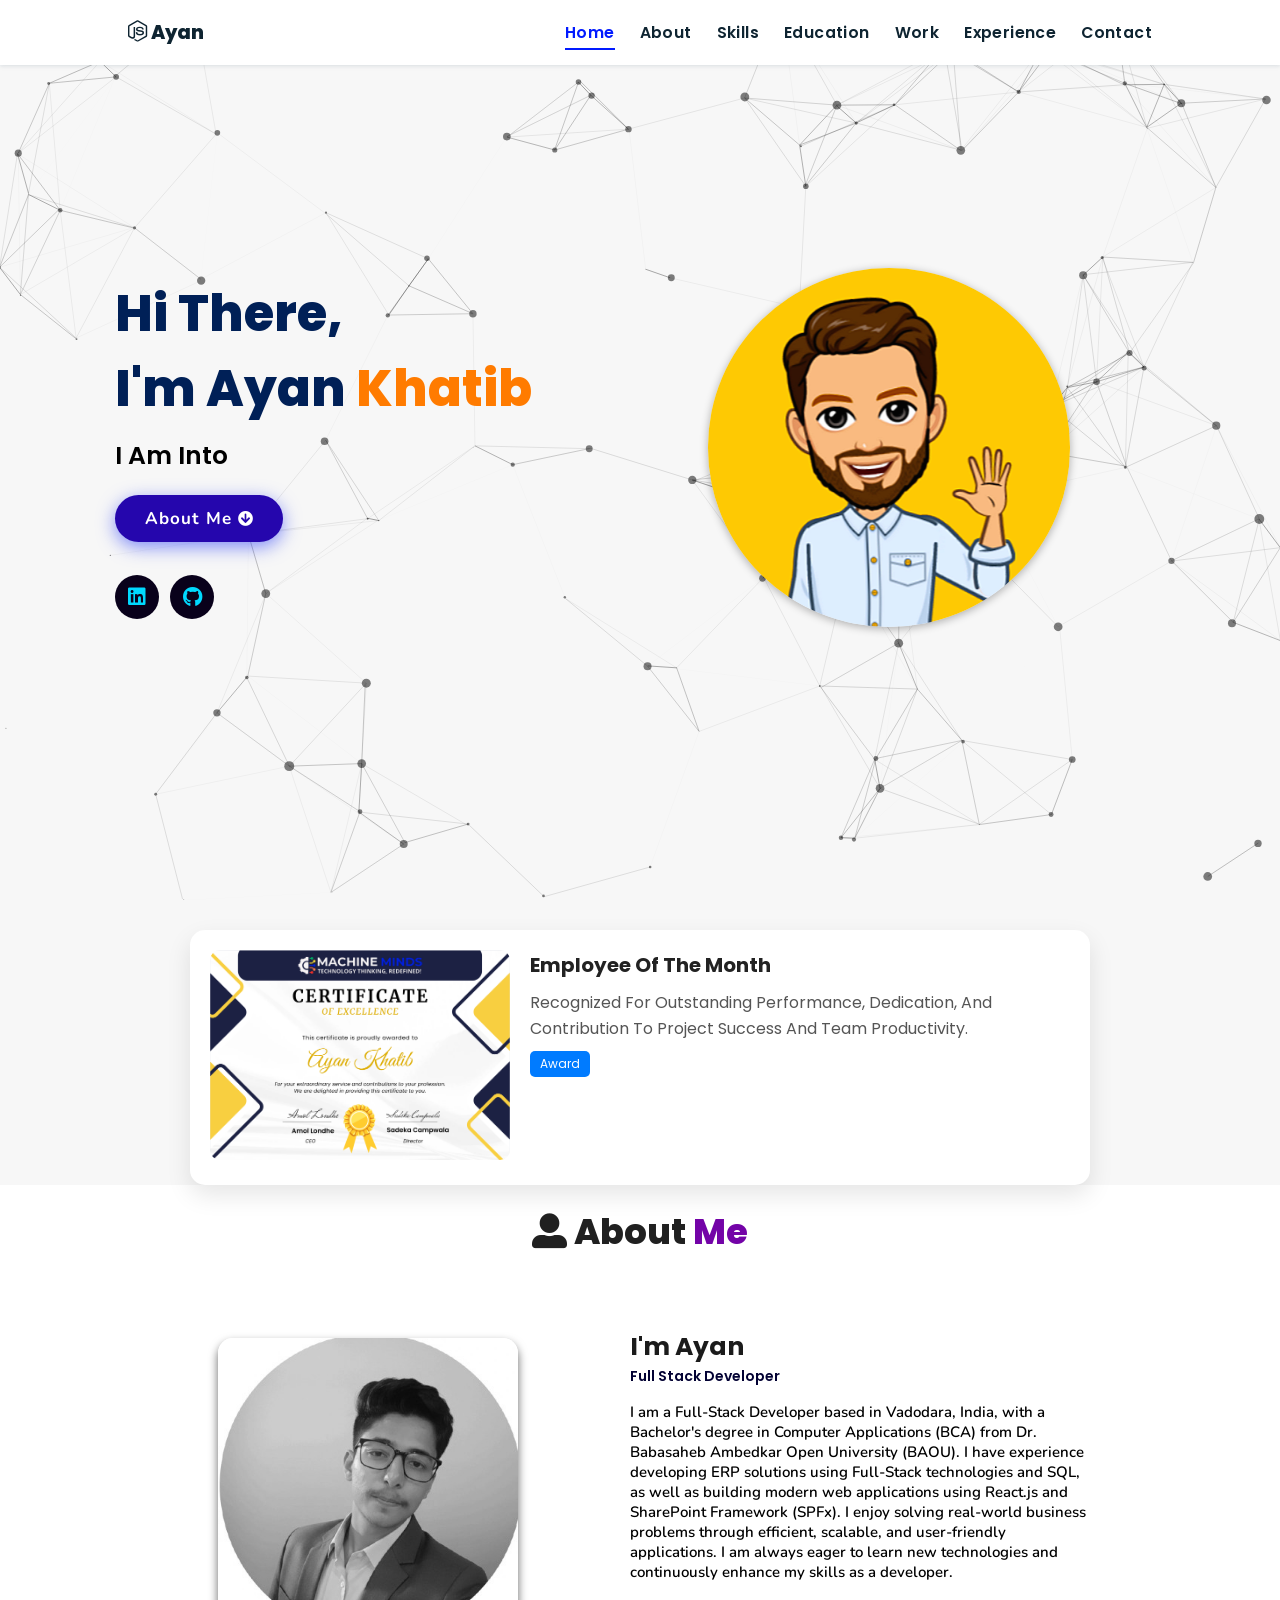
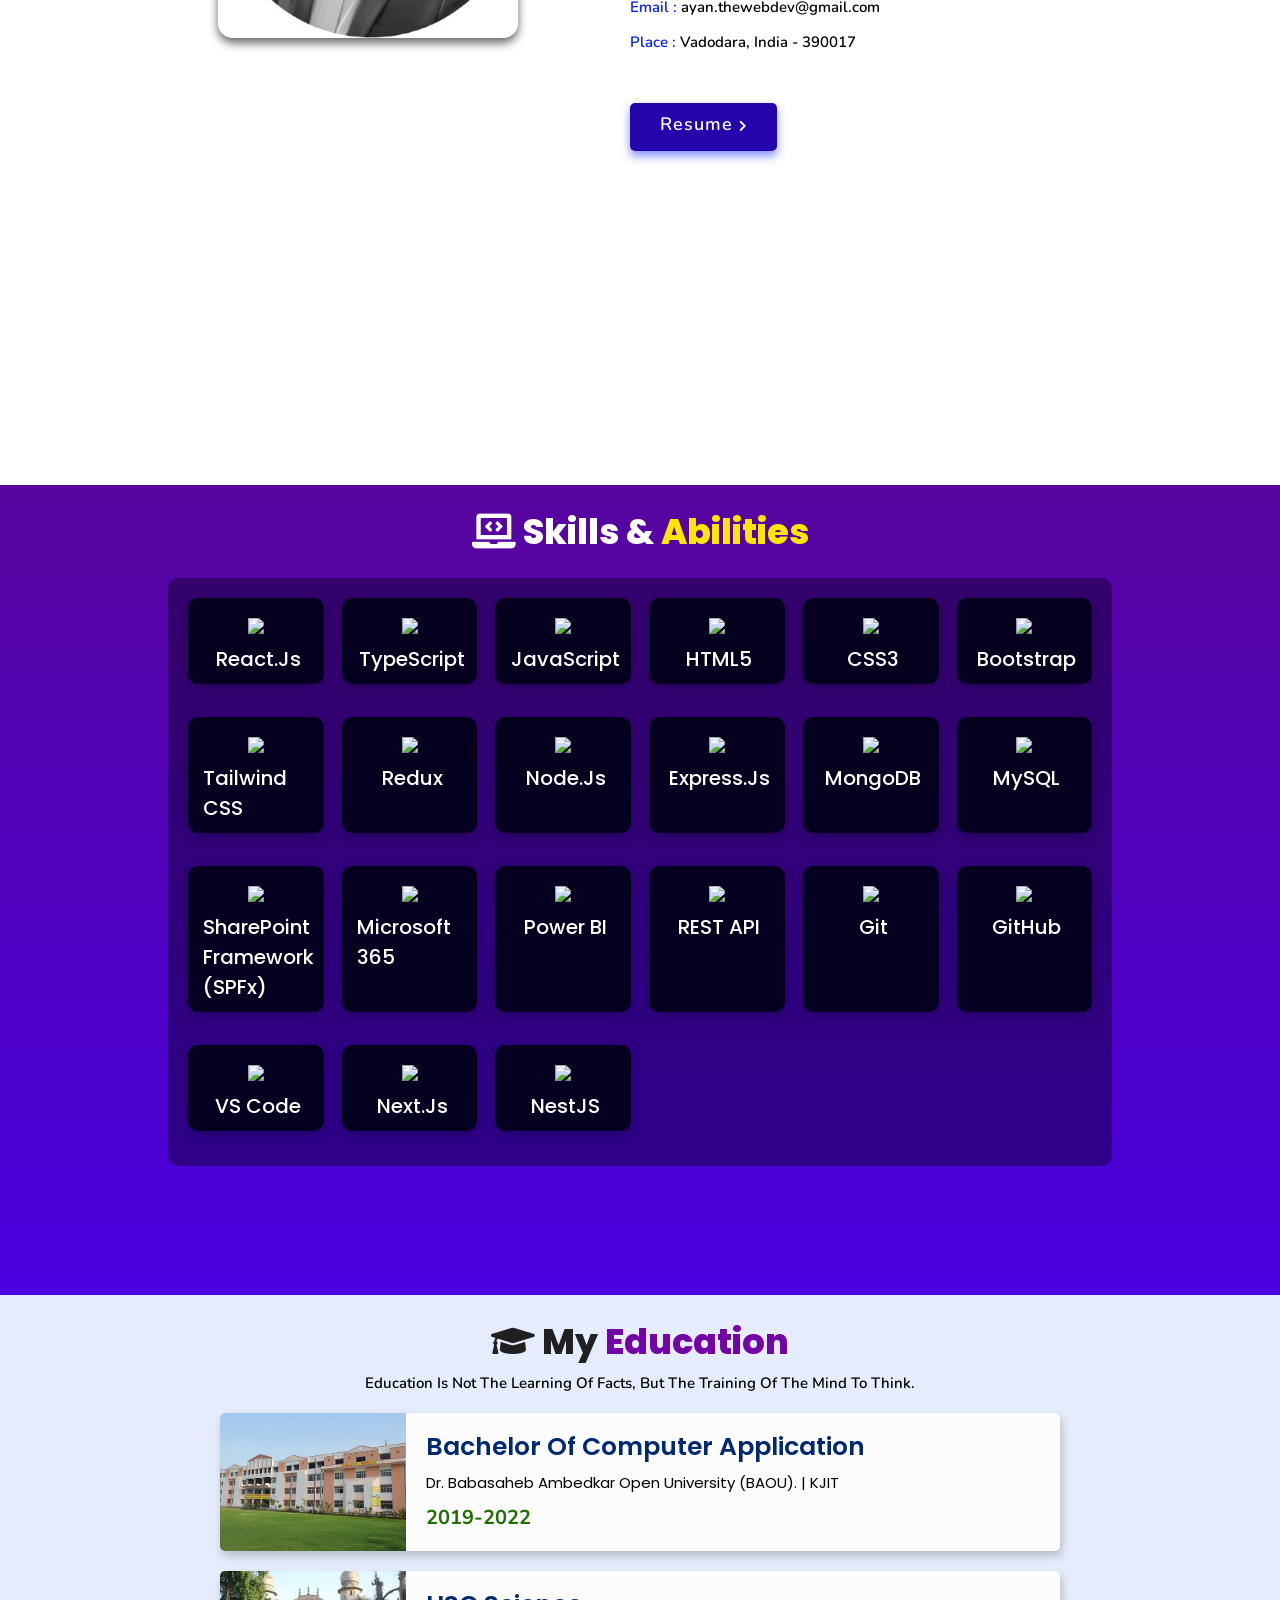
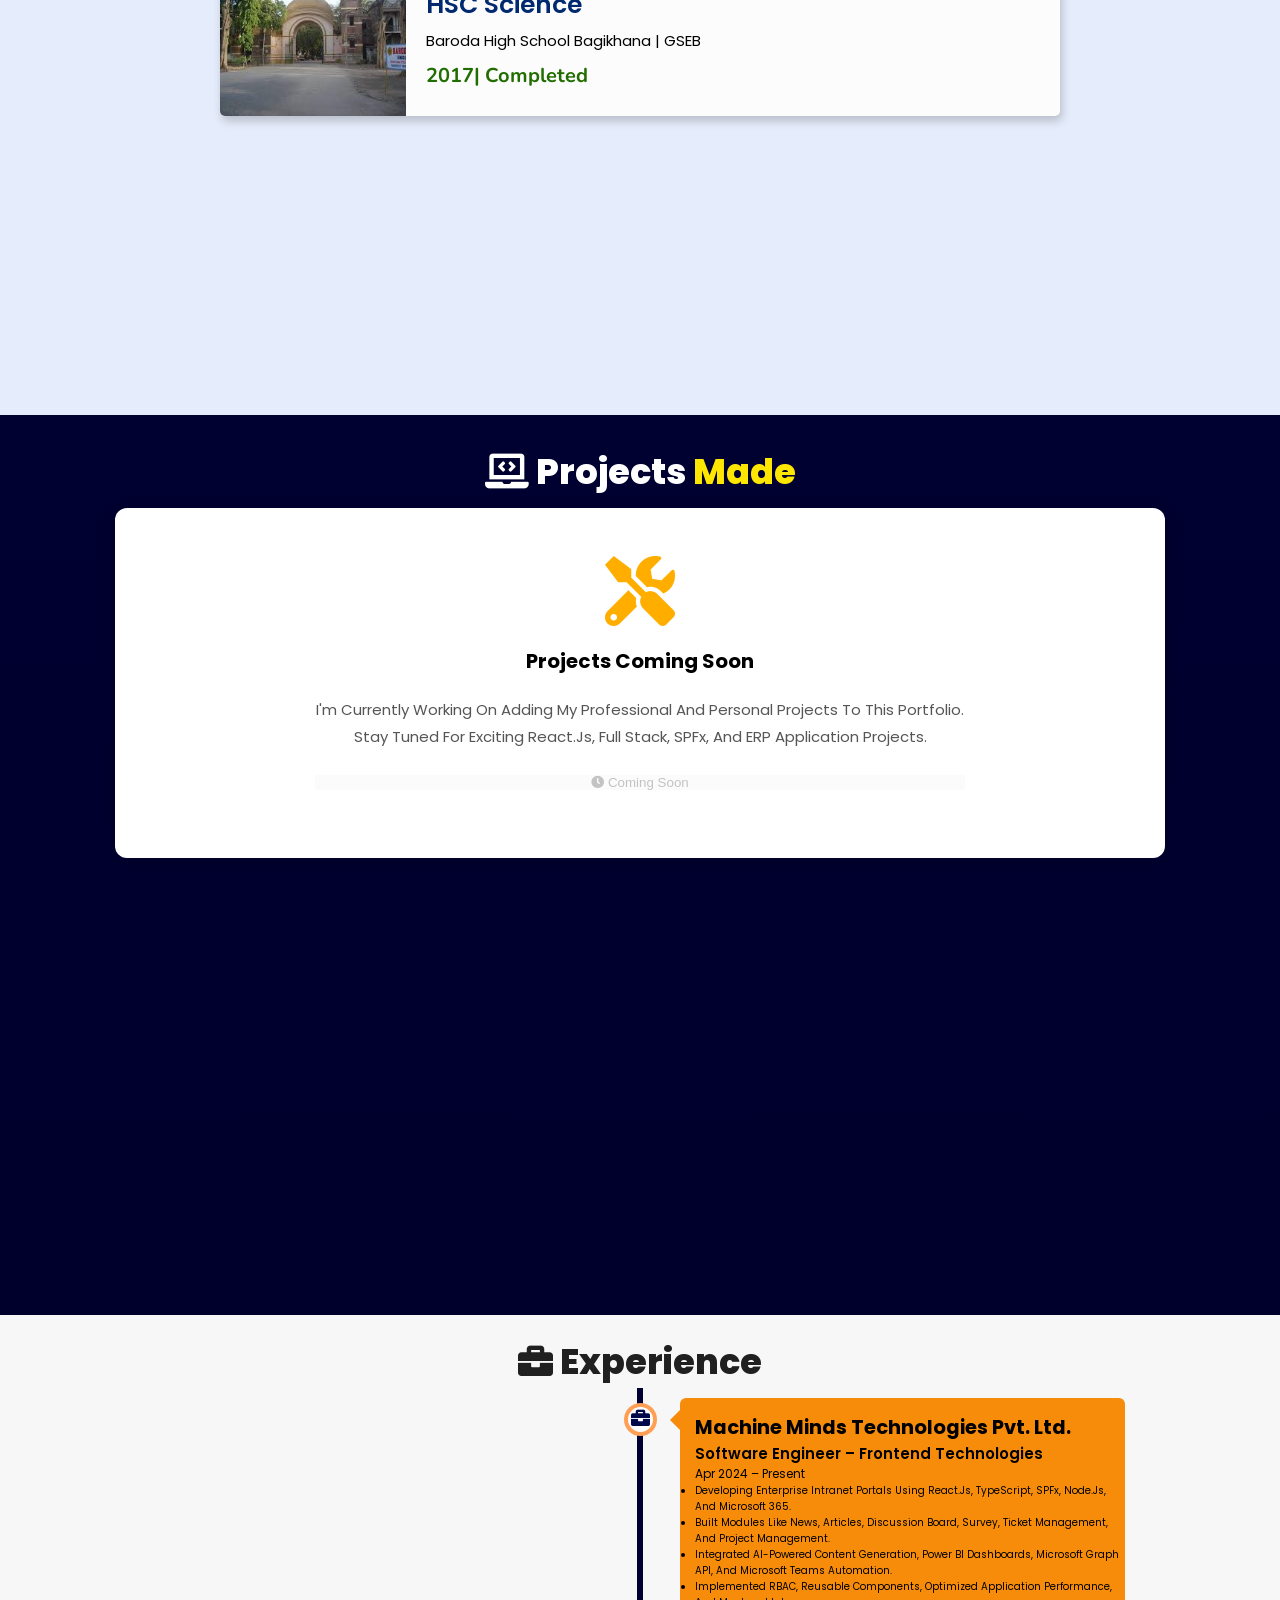
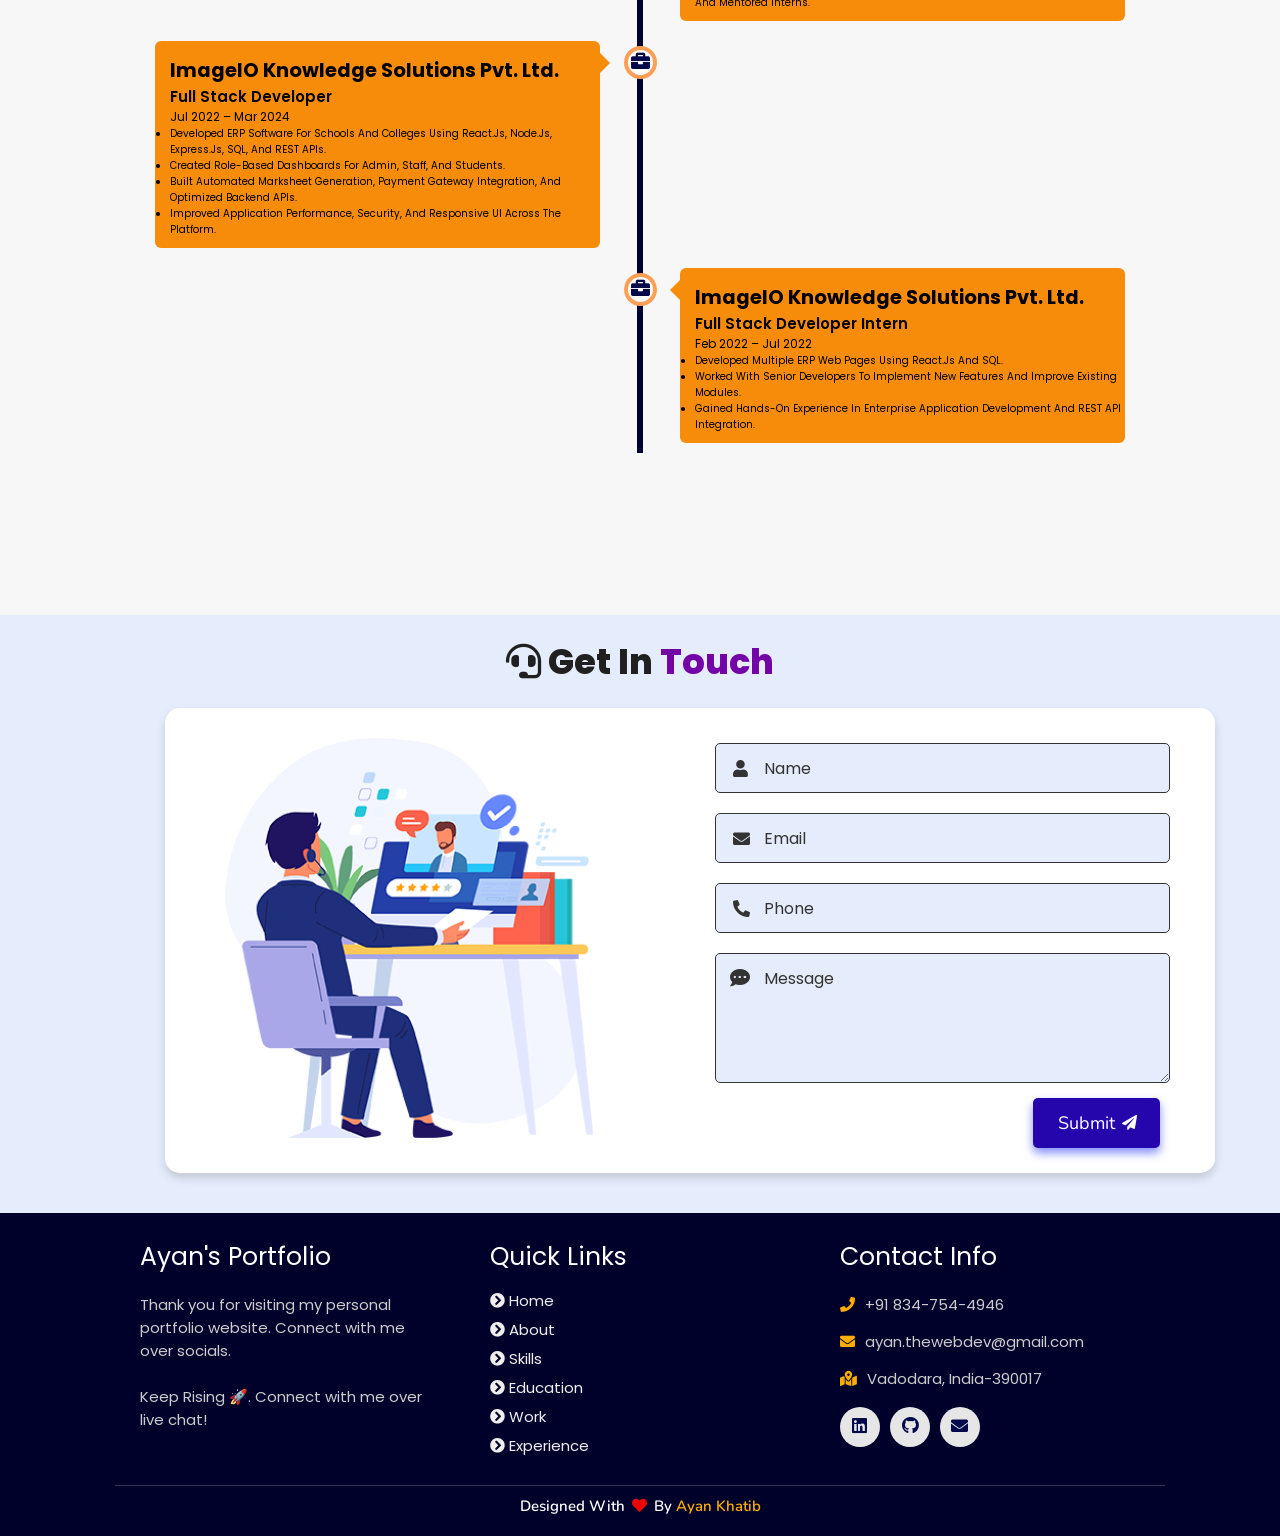
==== commit 701f9ba2: "new resume and certificate added" ====
--- a/index.html
+++ b/index.html
@@ -65,6 +65,27 @@
 <!-- hero section ends -->
 
 
+<div class="achievements-container">
+
+    <div class="achievement-card">
+      <div class="achievement-image">
+        <img src="./assets/images/certificate_eom.png" alt="Employee of the Month Certificate">
+      </div>
+
+      <div class="achievement-content">
+        <h3>Employee of the Month</h3>
+        <p>
+          Recognized for outstanding performance, dedication, and contribution
+          to project success and team productivity.
+        </p>
+        <span class="tag">Award</span>
+      </div>
+    </div>
+
+  </div>
+
+</section>
+
 <!-- about section starts -->
 <section class="about" id="about">
     <h2 class="heading"><i class="fas fa-user-alt"></i> About <span>Me</span></h2>
@@ -84,10 +105,6 @@
 </p>
         
         <div class="box-container">
-            <!-- <div class="box">
-              <p><span> age: </span> 20</p>
-              <p><span> phone : </span> +91 XXX-XXX-XXXX</p>
-            </div> -->
             <div class="box">
               <p><span> email : </span>ayan.thewebdev@gmail.com</p>
               <p><span> place : </span> Vadodara, India - 390017</p>
@@ -95,7 +112,7 @@
         </div>
         
         <div class="resumebtn">
-            <a href="https://drive.google.com/file/d/1rZiXl562q7aVyk1kJ2nO85YBAq8ixTiw/view" target="_blank" class="btn"><span>Resume</span>
+            <a href="https://drive.google.com/file/d/16kpFpMUb9ThyNjMGYe2xCm6dWjASYiTJ/view" target="_blank" class="btn"><span>Resume</span>
                 <i class="fas fa-chevron-right"></i>
             </a>
         </div>
@@ -245,6 +262,20 @@
       <span>VS Code</span>
     </div>
   </div>
+
+  <div class="bar">
+  <div class="info">
+    <img src="https://img.icons8.com/color/48/nextjs.png" />
+    <span>Next.js</span>
+  </div>
+</div>
+
+<div class="bar">
+  <div class="info">
+    <img src="https://img.icons8.com/color/48/nestjs.png" />
+    <span>NestJS</span>
+  </div>
+</div>
 
 </div>
 </div>
--- a/assets/css/style.css
+++ b/assets/css/style.css
@@ -1257,3 +1257,64 @@
   cursor: not-allowed;
   opacity: 0.8;
 }
+
+
+.achievements {
+  padding: 5rem 9%;
+  background: #f9f9f9;
+}
+
+.achievements-container {
+  display: flex;
+  justify-content: center;
+  align-items: center;
+  margin-top: 3rem;
+}
+
+.achievement-card {
+  display: flex;
+  flex-wrap: wrap;
+  gap: 2rem;
+  background: #fff;
+  padding: 2rem;
+  border-radius: 1.5rem;
+  box-shadow: 0 10px 25px rgba(0,0,0,0.1);
+  max-width: 900px;
+  transition: 0.3s ease;
+}
+
+.achievement-card:hover {
+  transform: translateY(-5px);
+}
+
+.achievement-image img {
+  width: 300px;
+  border-radius: 1rem;
+  object-fit: cover;
+}
+
+.achievement-content {
+  flex: 1;
+}
+
+.achievement-content h3 {
+  font-size: 2rem;
+  color: #222;
+  margin-bottom: 1rem;
+}
+
+.achievement-content p {
+  font-size: 1.6rem;
+  color: #555;
+  line-height: 1.6;
+}
+
+.achievement-content .tag {
+  display: inline-block;
+  margin-top: 1rem;
+  padding: 0.4rem 1rem;
+  background: #007bff;
+  color: #fff;
+  border-radius: 0.5rem;
+  font-size: 1.2rem;
+}
